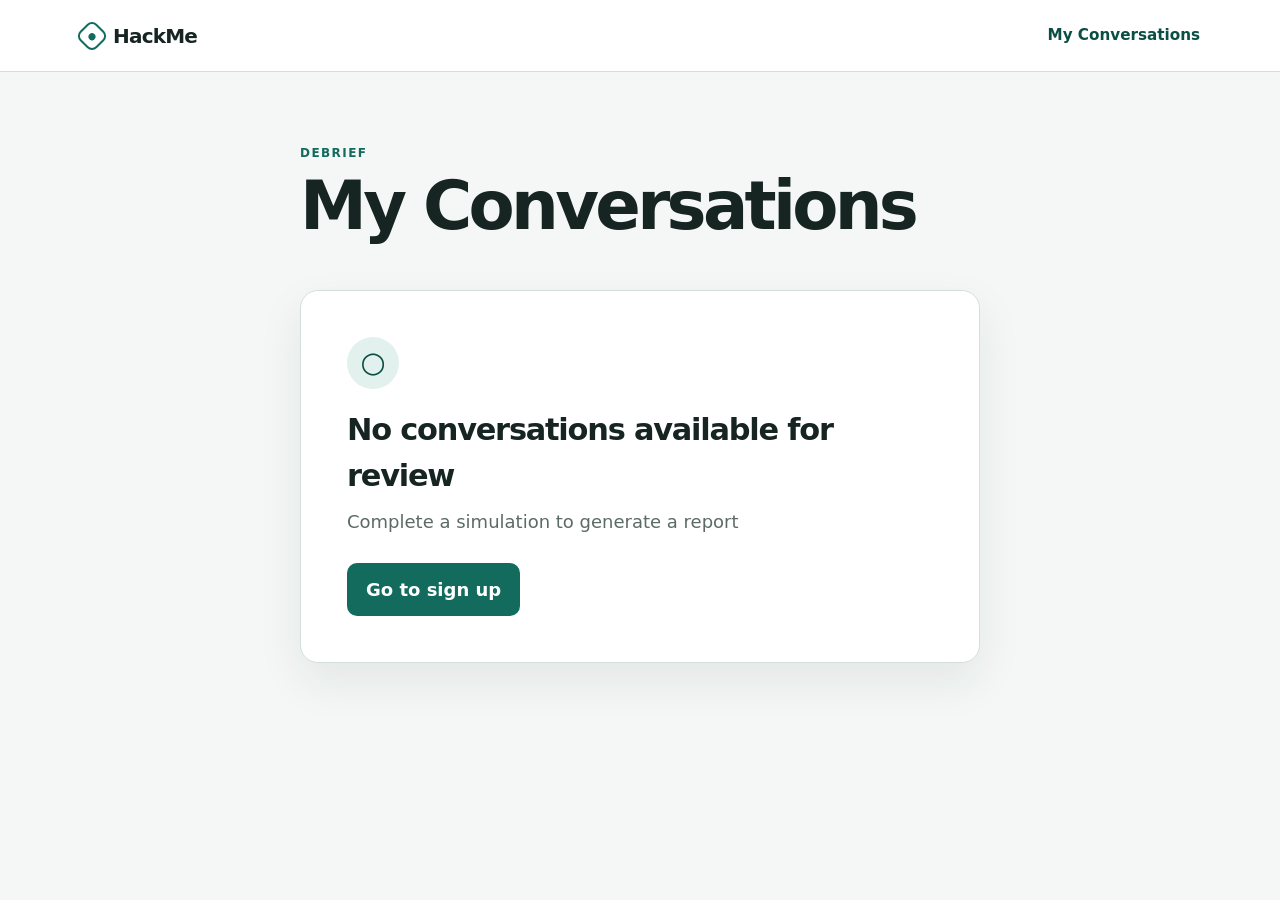
==== conversations.html @ 929e3672 "file structure fix" ====
<!DOCTYPE html>
<html lang="en">
  <head>
    <meta charset="UTF-8" />
    <meta name="viewport" content="width=device-width, initial-scale=1.0" />
    <title>HackMe | My Conversations
    </title>
    <link rel="stylesheet" href="./css/styles.css" />
  </head>
  <body>
    <header class="site-header">
      <div class="header-inner">
        <a class="brand" href="./index.html" aria-label="HackMe sign up">
          <span class="brand-mark" aria-hidden="true"><span class="brand-dot"></span></span>
          HackMe
        </a>
        <nav class="site-nav" aria-label="Main navigation">
          <a href="./index.html">Sign up</a>
          <a href="./conversations.html" aria-current="page">My Conversations</a>
        </nav>
      </div>
    </header>

    <main>
      <section class="report-hero" aria-labelledby="report-title">
        <div class="container content-narrow">
          <div class="report-heading-row">
            <div>
              <p class="eyebrow">Debrief</p>
              <h1 id="report-title">My Conversations</h1>
            </div>
          </div>
        </div>
      </section>

      <section class="section report-summary-section">
        <div class="container content-narrow">
          <div class="empty-report">
            <div class="empty-report-icon" aria-hidden="true">○</div>
            <h2>No conversations available for review</h2>
            <p>Complete a simulation to generate a report</p>
            <div class="hero-actions"><a class="button button-primary" href="./index.html">Go to sign up</a></div>
          </div>
        </div>
      </section>
    </main>
  </body>
</html>
---- css/styles.css ----
:root {
  --ink: #162422;
  --muted: #5c6b67;
  --line: #d4dfdb;
  --paper: #ffffff;
  --canvas: #f4f7f6;
  --brand: #126b5d;
  --brand-dark: #0b4e44;
  --brand-pale: #e2f1ed;
  --focus: #1d59bd;
  --radius: 18px;
}

* { box-sizing: border-box; }

body {
  min-width: 320px;
  margin: 0;
  background: var(--canvas);
  color: var(--ink);
  font-family: Inter, ui-sans-serif, system-ui, -apple-system, BlinkMacSystemFont, "Segoe UI", sans-serif;
  font-size: 18px;
  line-height: 1.5;
}

button, input, textarea { font: inherit; }
a { color: inherit; }
:focus-visible { outline: 3px solid var(--focus); outline-offset: 3px; }

.site-header {
  height: 72px;
  display: flex;
  align-items: center;
  background: var(--paper);
  border-bottom: 1px solid var(--line);
}

.header-inner {
  width: min(100% - 40px, 1120px);
  display: flex;
  align-items: center;
  justify-content: space-between;
  gap: 20px;
  margin-inline: auto;
}

.brand {
  display: inline-flex;
  align-items: center;
  gap: 9px;
  color: var(--ink);
  font-size: 1.25rem;
  font-weight: 850;
  letter-spacing: -0.04em;
  text-decoration: none;
}

.brand-mark {
  width: 24px;
  height: 24px;
  display: grid;
  place-items: center;
  border: 2px solid var(--brand);
  border-radius: 7px;
  transform: rotate(45deg);
}

.brand-dot { width: 7px; height: 7px; background: var(--brand); border-radius: 50%; }
.site-nav { display: flex; }
.site-nav a { color: var(--brand-dark); font-size: 0.95rem; font-weight: 750; text-decoration: none; }
.site-nav a:hover { text-decoration: underline; }
.site-nav a:not(:last-child) { display: none; }

.hero, .section:not(.enrollment-section), .site-footer { display: none; }

.enrollment-section {
  min-height: calc(100vh - 72px);
  display: grid;
  align-items: center;
  padding: 56px 0;
}

.enrollment-grid {
  width: min(100% - 40px, 650px);
  margin-inline: auto;
}

.form-intro { margin-bottom: 26px; }
.form-intro h2, .report-hero h1 {
  margin: 0 0 12px;
  font-size: clamp(2.35rem, 6vw, 4.2rem);
  line-height: 1.04;
  letter-spacing: -0.055em;
}

.form-intro > p:not(.eyebrow) { max-width: 560px; margin: 0; color: var(--muted); }
.mini-brief { display: none; }

.eyebrow, .form-kicker {
  margin: 0 0 10px;
  color: var(--brand);
  font-size: 0.75rem;
  font-weight: 850;
  letter-spacing: 0.12em;
  text-transform: uppercase;
}

.form-card, .empty-report {
  padding: clamp(26px, 5vw, 46px);
  background: var(--paper);
  border: 1px solid var(--line);
  border-radius: var(--radius);
  box-shadow: 0 18px 45px rgba(22, 36, 34, 0.08);
}

.form-heading { display: flex; justify-content: space-between; align-items: flex-start; gap: 18px; margin-bottom: 30px; }
.form-heading h2 { margin: 0; font-size: 1.75rem; letter-spacing: -0.04em; }
.secure-label { padding: 6px 10px; background: var(--brand-pale); color: var(--brand-dark); border-radius: 999px; font-size: 0.75rem; font-weight: 800; white-space: nowrap; }

.field-group { margin-bottom: 20px; }
.field-group label, .consent-box legend { display: block; margin-bottom: 5px; font-weight: 760; }
.required { color: #a23d20; }
.optional { color: var(--muted); font-size: 0.86rem; font-weight: 600; }
.field-group input, .field-group textarea {
  width: 100%;
  min-height: 52px;
  padding: 11px 13px;
  color: var(--ink);
  background: var(--paper);
  border: 1.5px solid #b8c5c1;
  border-radius: 10px;
}
.field-group textarea { min-height: 96px; resize: vertical; }
.field-group input:focus, .field-group textarea:focus { border-color: var(--focus); box-shadow: 0 0 0 4px rgba(29, 89, 189, 0.12); outline: none; }
.field-help { margin: 6px 0 0; color: var(--muted); font-size: 0.82rem; }

.consent-box { margin: 24px 0; padding: 16px; border: 1px solid var(--line); border-radius: 12px; }
.checkbox-row { display: flex; align-items: flex-start; gap: 12px; cursor: pointer; }
.checkbox-row input { width: 21px; height: 21px; margin: 3px 0 0; accent-color: var(--brand); }
.checkbox-row strong, .checkbox-row small { display: block; }
.checkbox-row small { margin-top: 4px; color: var(--muted); font-size: 0.84rem; }
.privacy-note { margin: 12px 0 0; color: var(--muted); font-size: 0.8rem; }

.button { min-height: 52px; display: inline-flex; align-items: center; justify-content: center; padding: 12px 18px; border: 1px solid transparent; border-radius: 10px; font-weight: 800; text-decoration: none; cursor: pointer; }
.button-primary { color: #fff; background: var(--brand); }
.button-primary:hover { background: var(--brand-dark); }
.button-full { width: 100%; }
.form-message { min-height: 1.4em; margin: 15px 0 0; color: var(--muted); font-size: 0.9rem; }
.form-message:not(:empty) { padding: 10px 12px; color: var(--ink); background: var(--brand-pale); border-radius: 9px; }

.report-hero { padding: 72px 0 24px; }
.container { width: min(100% - 40px, 1120px); margin-inline: auto; }
.content-narrow { max-width: 680px; }
.report-heading-row { display: block; }
.report-lede { margin: 0; color: var(--muted); font-size: 1.08rem; }
.section.report-summary-section { display: block; min-height: auto; padding: 12px 0 72px; }
.empty-report { text-align: left; }
.empty-report-icon { width: 52px; height: 52px; display: grid; place-items: center; margin-bottom: 18px; background: var(--brand-pale); color: var(--brand-dark); border-radius: 50%; font-size: 1.8rem; }
.empty-report h2 { margin: 0 0 10px; font-size: 1.9rem; letter-spacing: -0.04em; }
.empty-report p { margin: 0; color: var(--muted); }
.hero-actions { display: flex; margin-top: 28px; }

@media (max-width: 680px) {
  body { font-size: 17px; }
  .site-header { height: 64px; }
  .header-inner, .enrollment-grid, .container { width: min(100% - 28px, 1120px); }
  .enrollment-section { min-height: calc(100vh - 64px); padding: 36px 0; }
  .form-heading { flex-direction: column; }
  .form-card, .empty-report { padding: 26px 22px; }
}
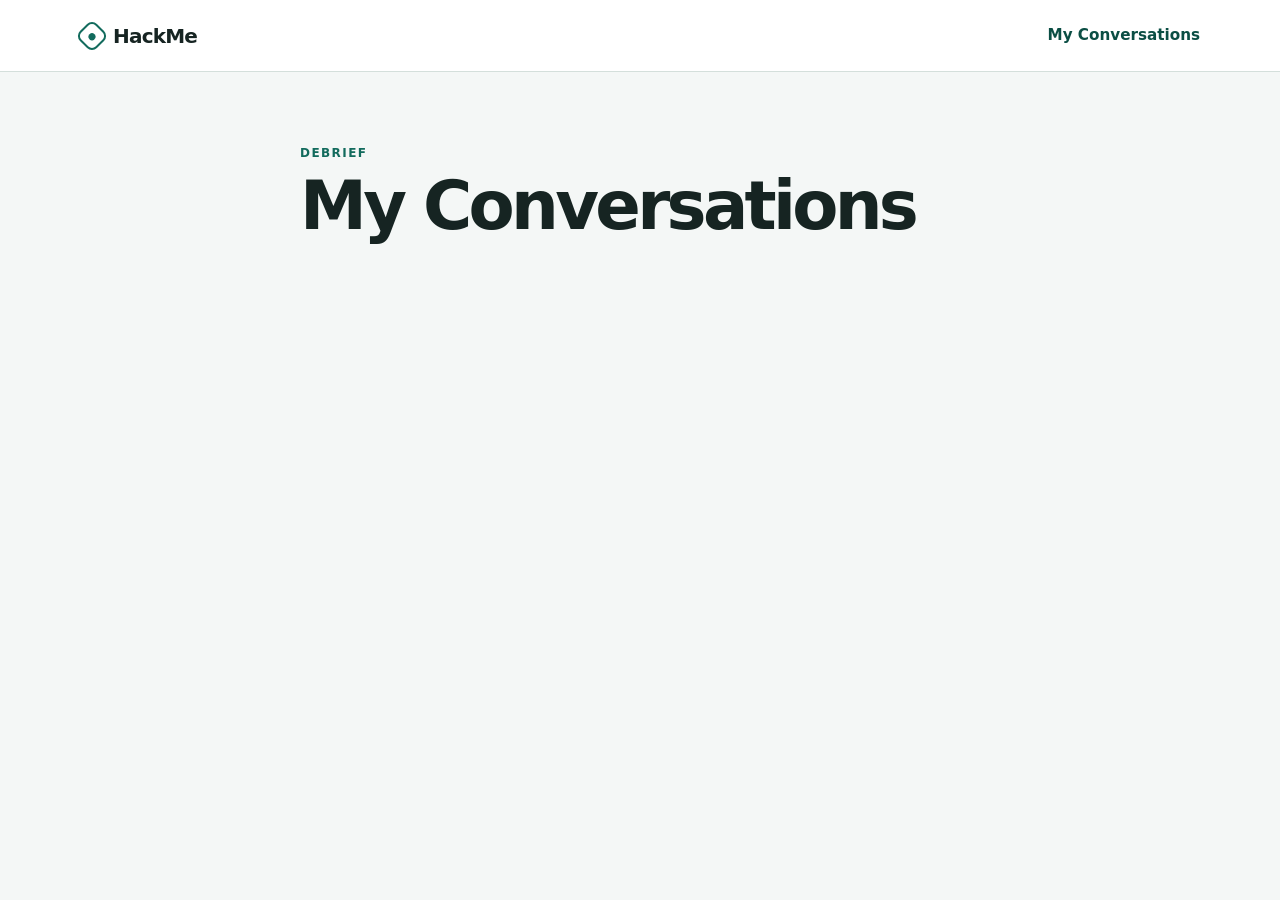
==== commit 167e4a85: "Replace report page with conversations page" ====
--- a/conversations.html
+++ b/conversations.html
@@ -4,10 +4,10 @@
   <head>
     <meta charset="UTF-8" />
     <meta name="viewport" content="width=device-width, initial-scale=1.0" />
-    <title>HackMe | My Conversations
-    </title>
+    <title>HackMe | My Conversations</title>
     <link rel="stylesheet" href="./css/styles.css" />
   </head>
+  <script type="module" src="./js/conversations.js"></script>
   <body>
     <header class="site-header">
       <div class="header-inner">
@@ -36,11 +36,13 @@
 
       <section class="section report-summary-section">
         <div class="container content-narrow">
-          <div class="empty-report">
-            <div class="empty-report-icon" aria-hidden="true">○</div>
-            <h2>No conversations available for review</h2>
-            <p>Complete a simulation to generate a report</p>
-            <div class="hero-actions"><a class="button button-primary" href="./index.html">Go to sign up</a></div>
+          <div id="conversation"></div>
+            <div id="valid-info" style="display: none">
+              <div class="empty-report-icon" aria-hidden="true">○</div>
+              <h2>No conversations available for review</h2>
+              <p>Complete a simulation to generate a report</p>
+              <div class="hero-actions"><a class="button button-primary" href="./index.html">Go to sign up</a></div>
+            </div>
           </div>
         </div>
       </section>
